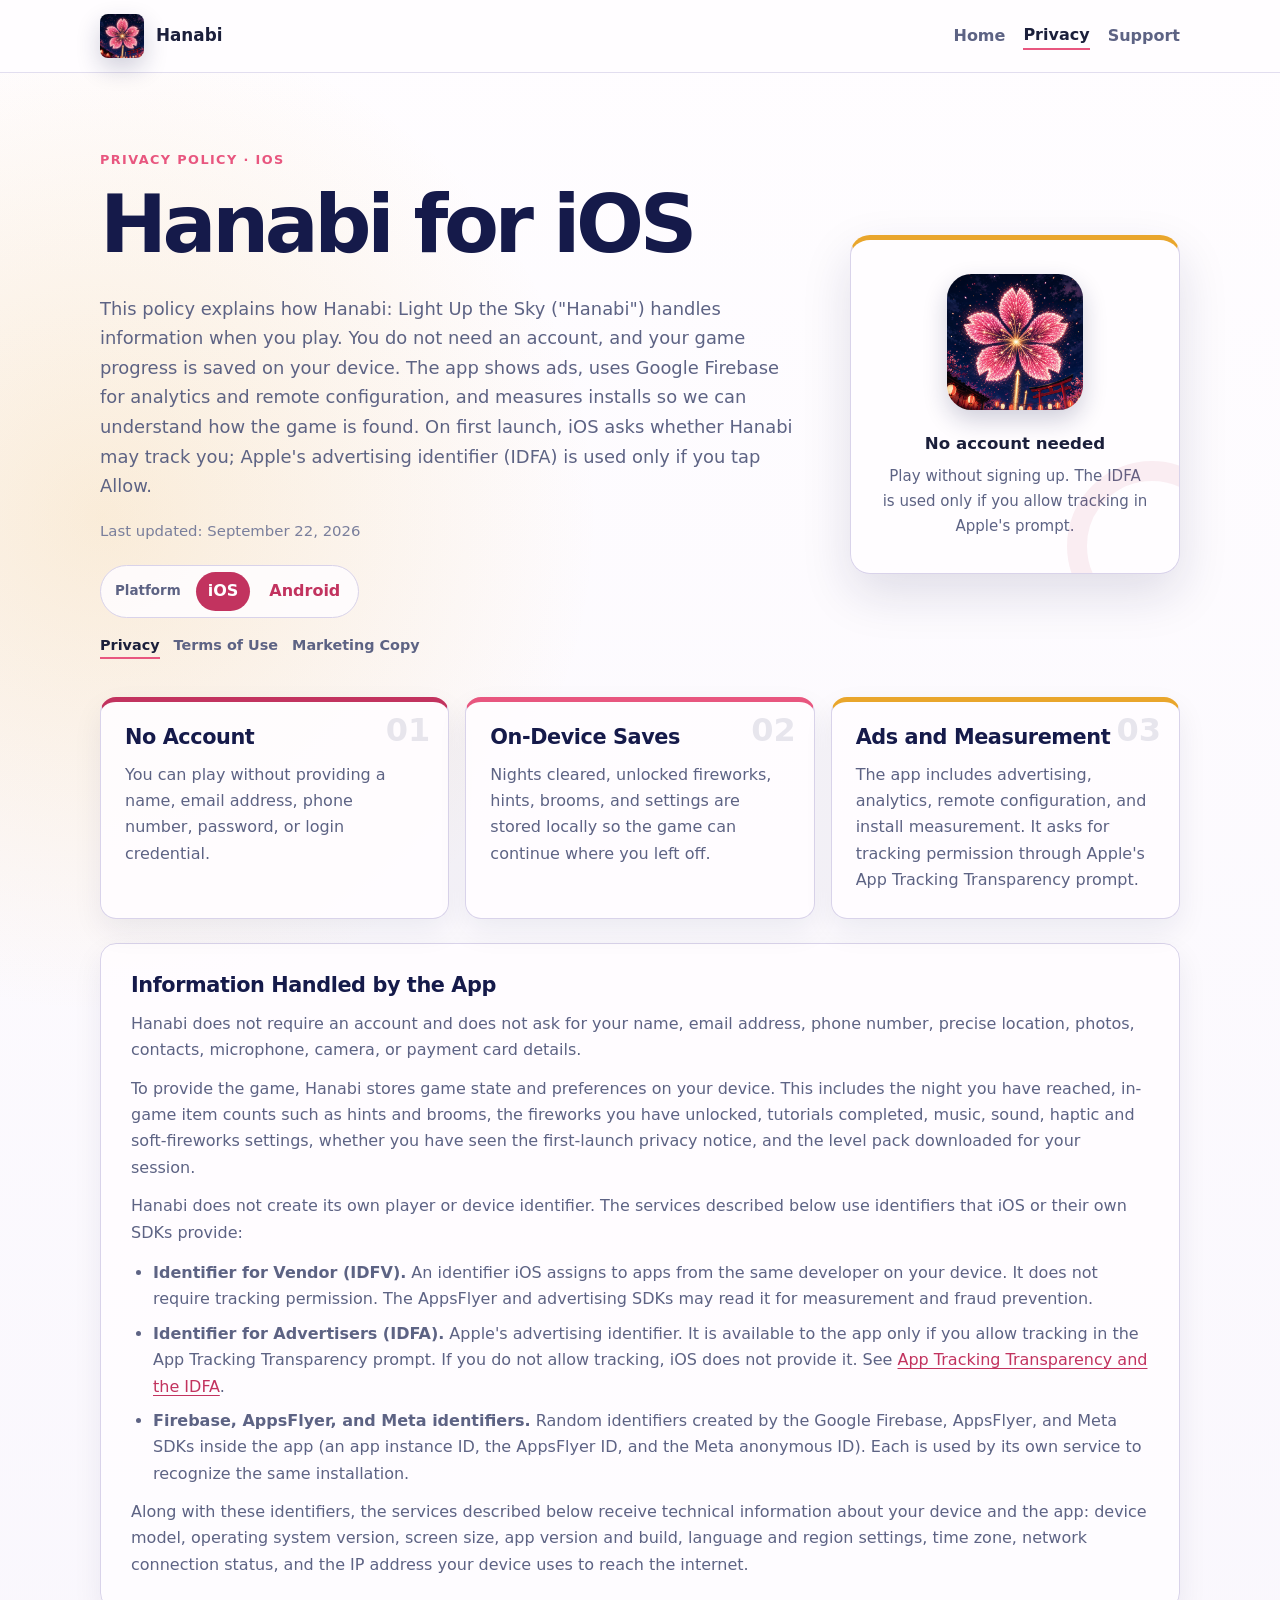
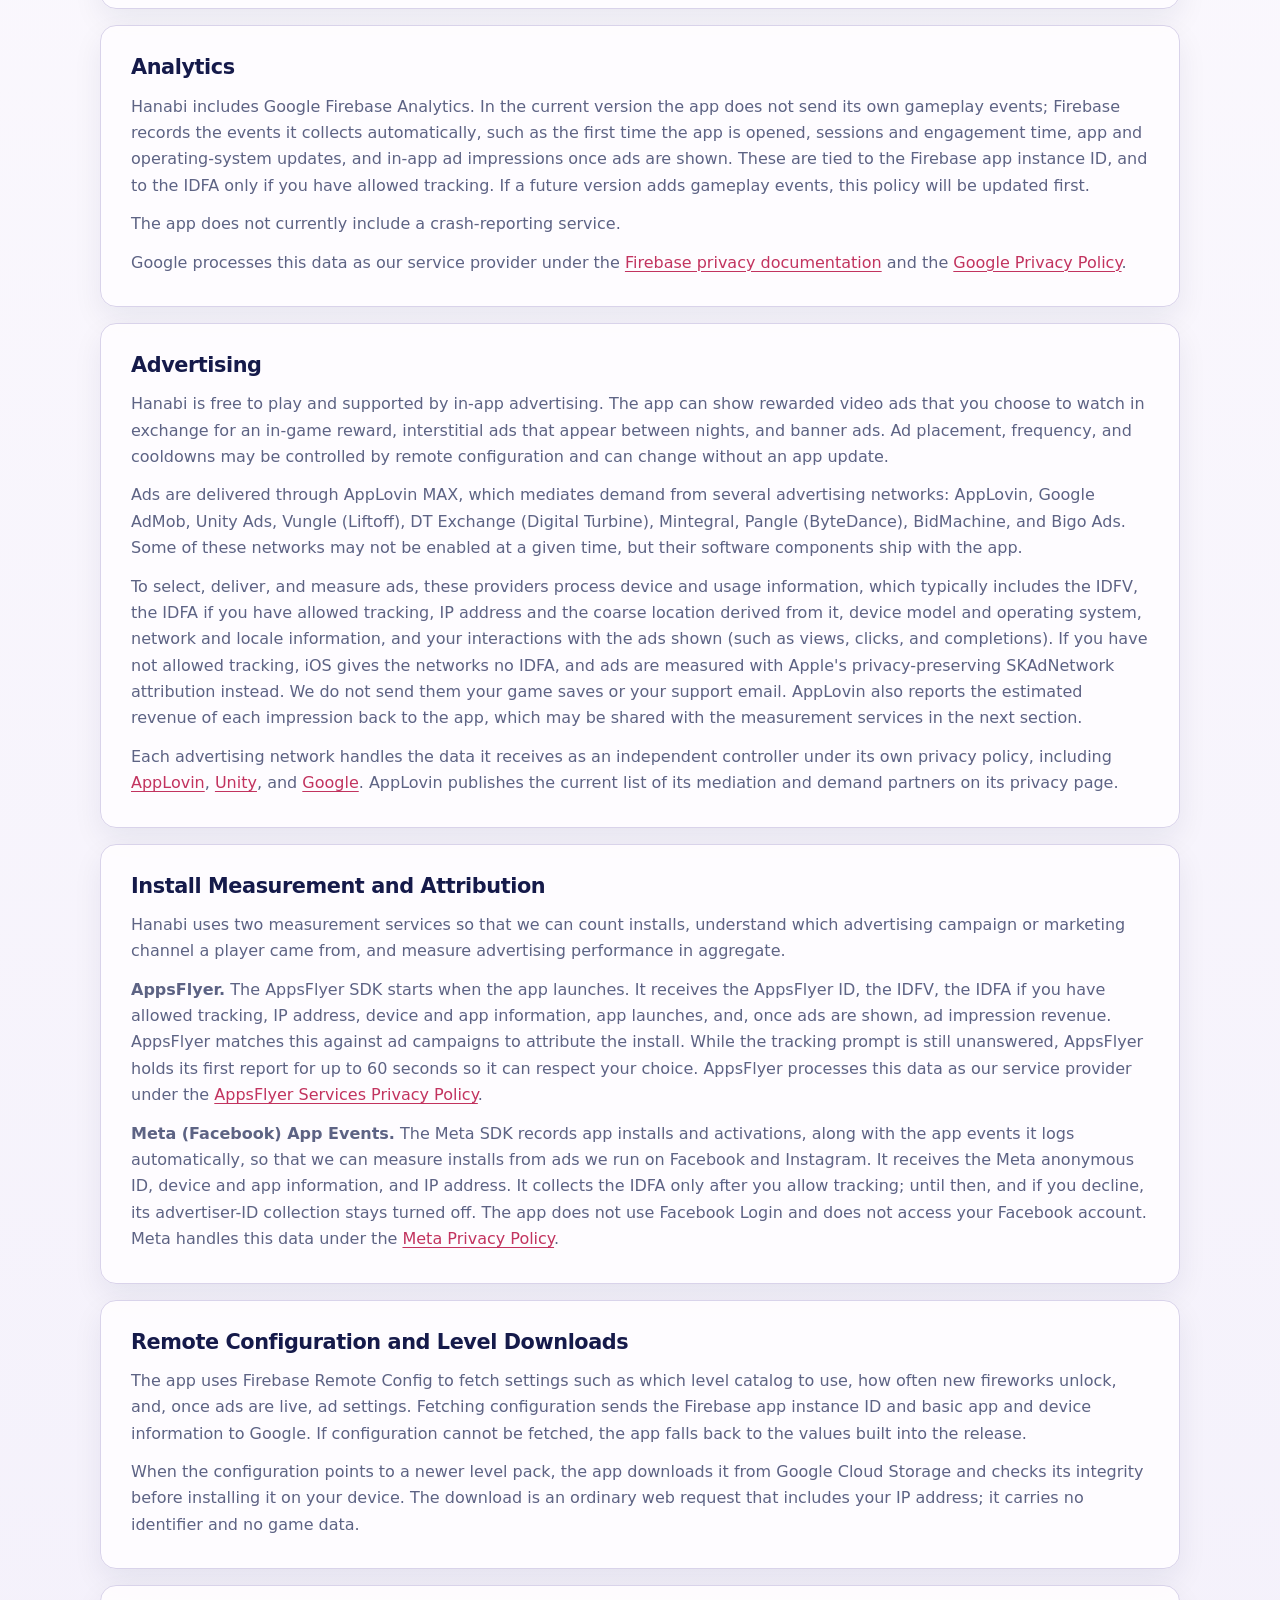
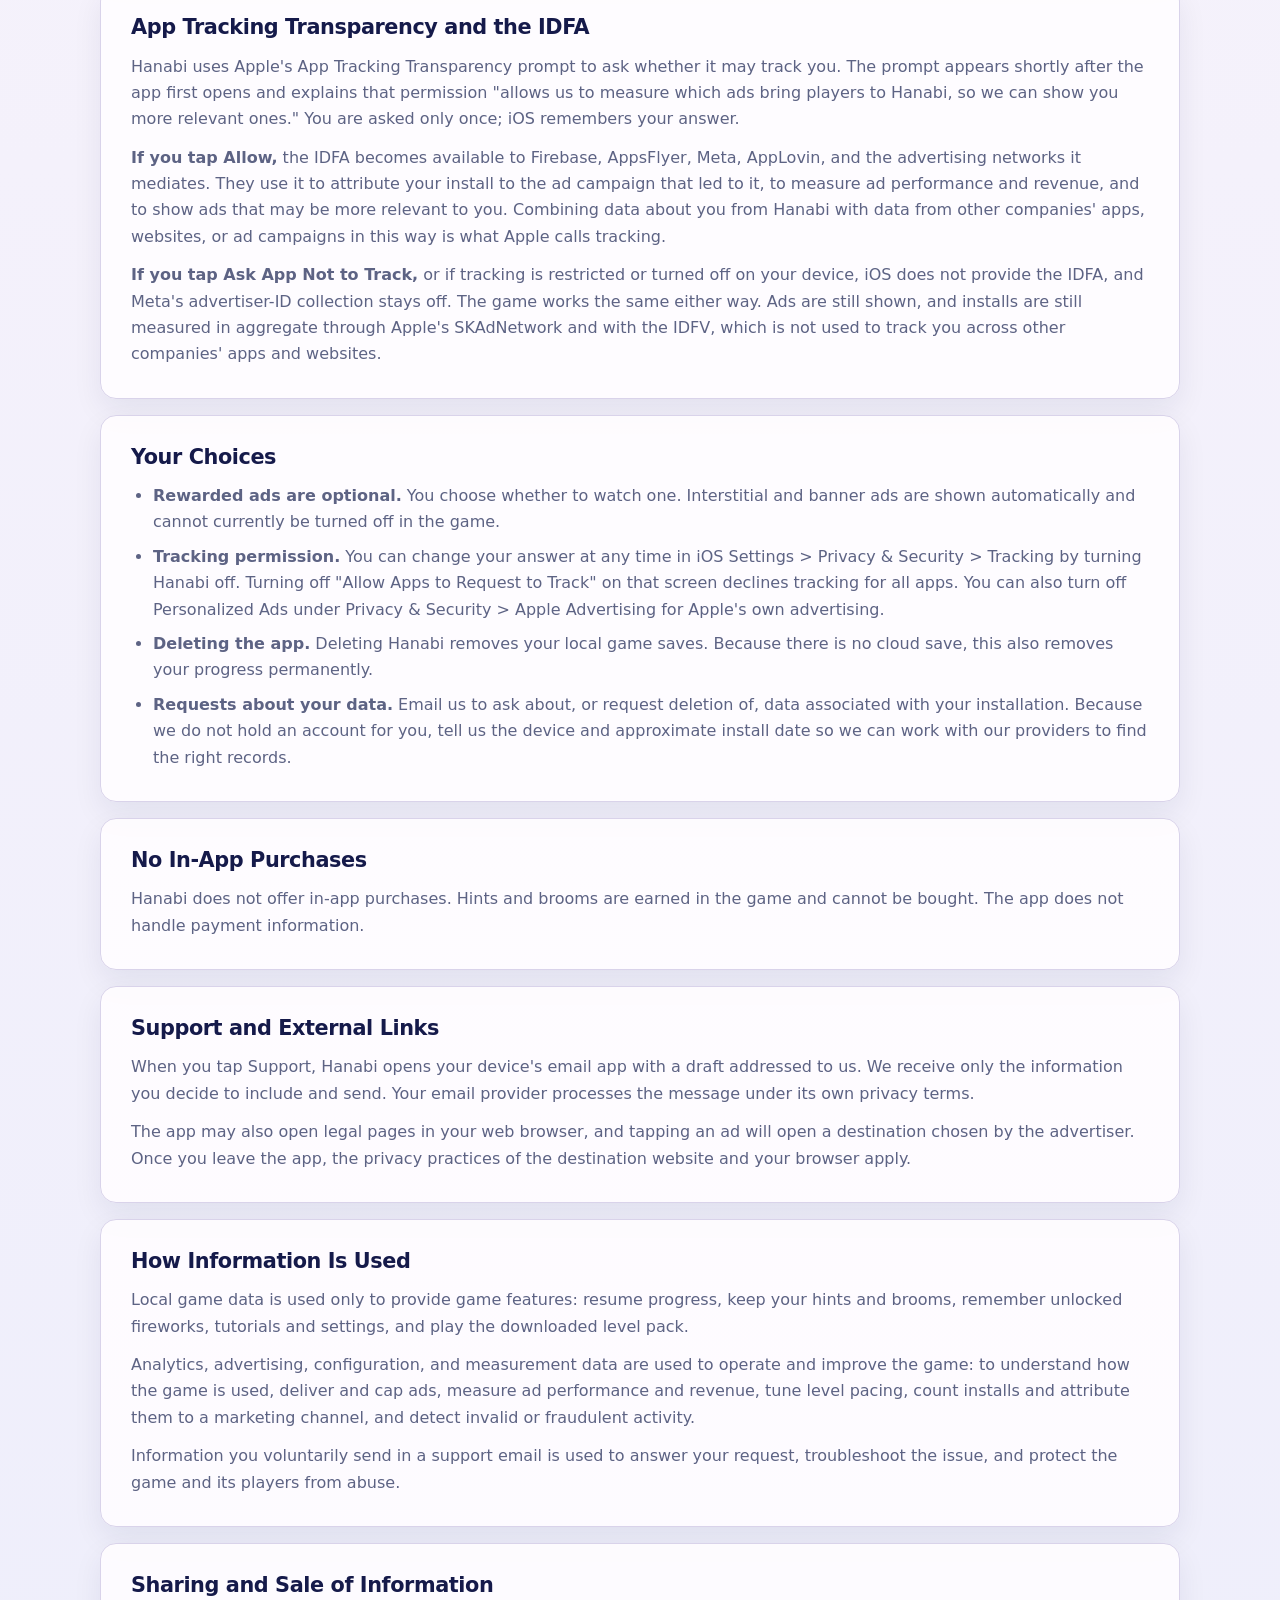
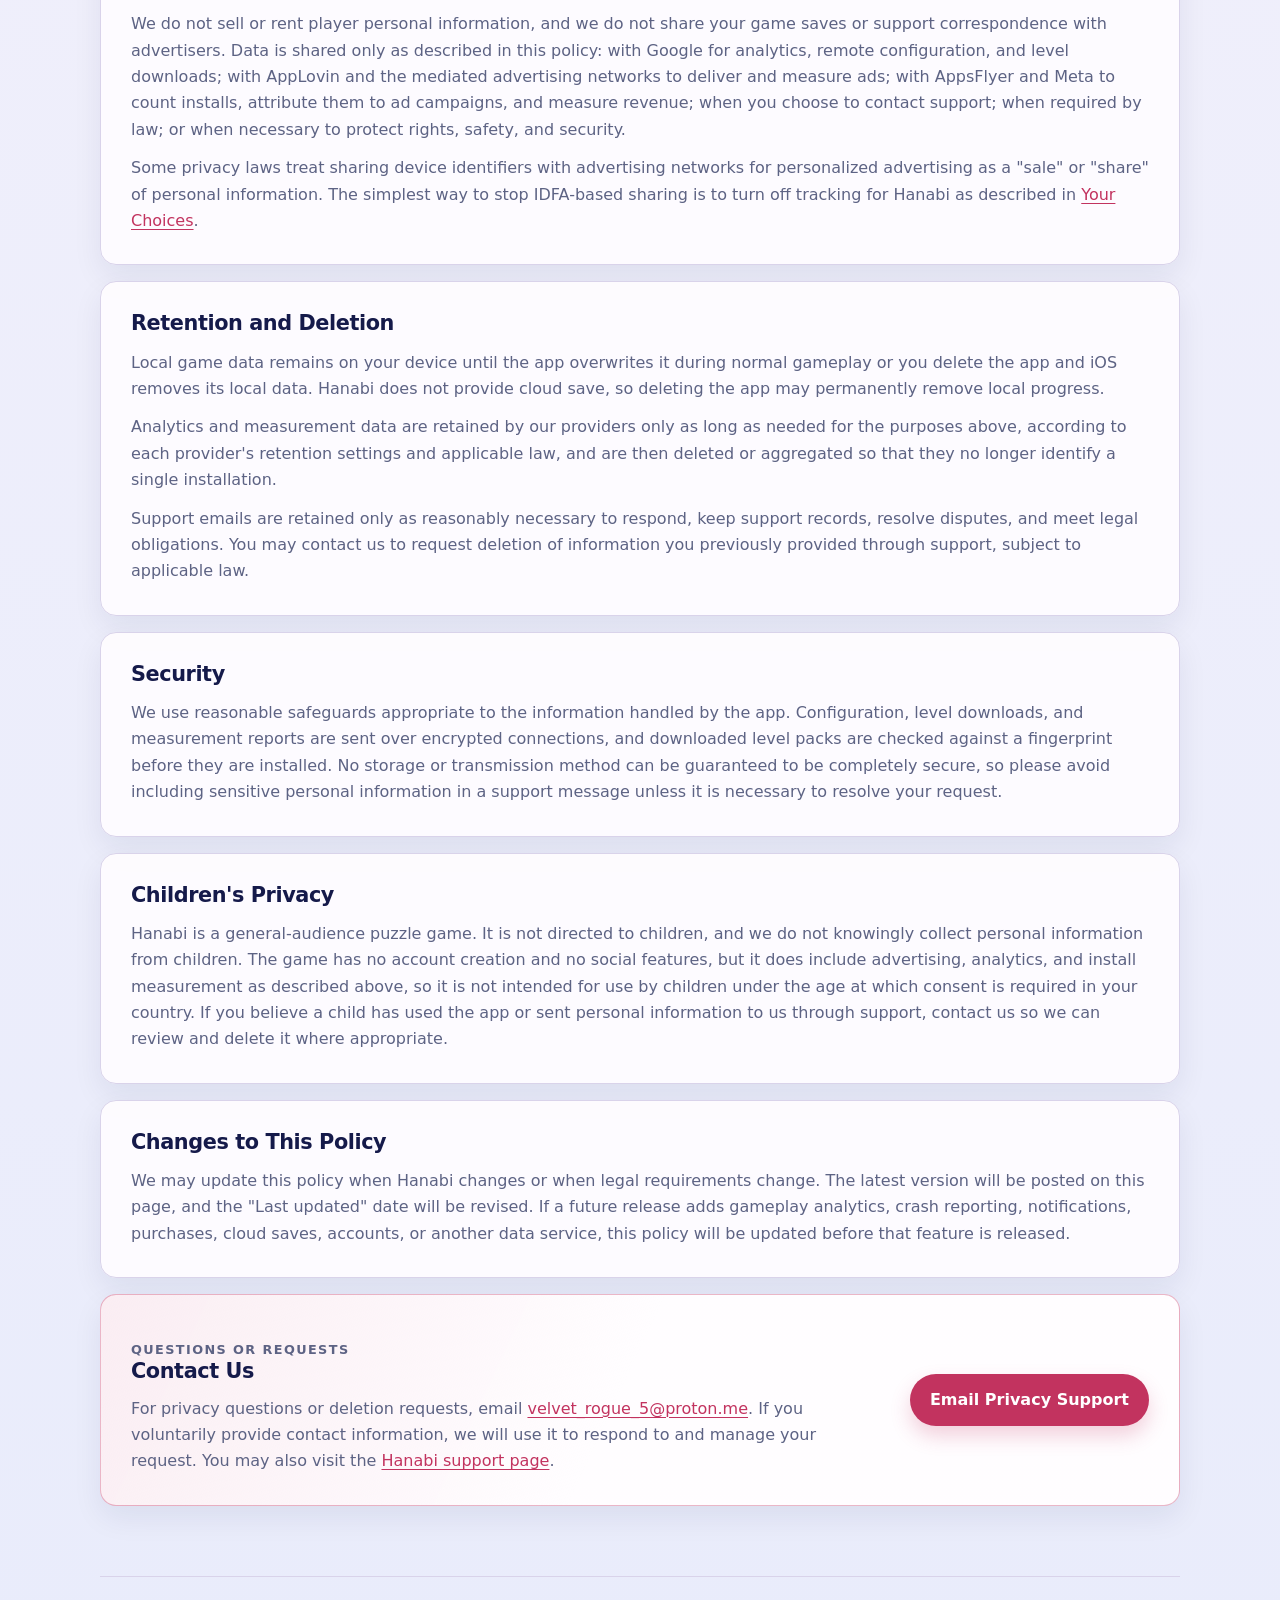
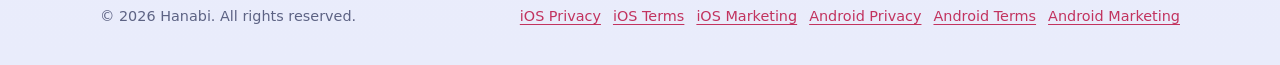
==== privacy.html @ 5a86bde0 "Add Hanabi site: homepage, privacy, terms, store copy, support Modeled on the Paper Boom! site. Page" ====
<!doctype html>
<html lang="en">
<head>
  <meta charset="utf-8">
  <meta name="viewport" content="width=device-width, initial-scale=1">
  <meta name="robots" content="index,follow">
  <meta name="description" content="Privacy Policy for Hanabi: Light Up the Sky on iOS, covering on-device game saves, in-app advertising, Firebase analytics and remote configuration, install measurement with AppsFlyer and Meta, and App Tracking Transparency and the IDFA.">
  <meta name="theme-color" content="#151a4a">
  <title>Privacy Policy (iOS) | Hanabi</title>
  <link rel="icon" href="assets/app-icon.png">
  <link rel="apple-touch-icon" href="assets/app-icon.png">
  <link rel="stylesheet" href="assets/styles.css">
</head>
<body>
  <header class="site-header">
    <nav class="top-nav" aria-label="Page navigation">
      <a class="brand" href="index.html" aria-label="Hanabi home">
        <img src="assets/app-icon.png" alt="" width="44" height="44">
        <span>Hanabi</span>
      </a>
      <div class="nav-links">
        <a href="index.html">Home</a>
        <a href="privacy.html" aria-current="page">Privacy</a>
        <a href="support/">Support</a>
      </div>
    </nav>
  </header>

  <main id="privacy">
    <section class="hero">
      <div class="hero-copy">
        <p class="eyebrow">Privacy Policy · iOS</p>
        <h1>Hanabi for iOS</h1>
        <p class="lead">
          This policy explains how Hanabi: Light Up the Sky ("Hanabi") handles information when you play. You do not
          need an account, and your game progress is saved on your device. The app shows ads, uses Google Firebase for
          analytics and remote configuration, and measures installs so we can understand how the game is found. On
          first launch, iOS asks whether Hanabi may track you; Apple's advertising identifier (IDFA) is used only if
          you tap Allow.
        </p>
        <p class="updated">Last updated: September 22, 2026</p>
        <div class="platform-switcher" aria-label="Choose a platform privacy policy">
          <span>Platform</span>
          <a href="privacy.html" aria-current="page">iOS</a>
          <a href="android/privacy.html">Android</a>
        </div>
        <nav class="document-nav" aria-label="iOS documents">
          <a href="privacy.html" aria-current="page">Privacy</a>
          <a href="terms-of-use.html">Terms of Use</a>
          <a href="marketing.html">Marketing Copy</a>
        </nav>
      </div>

      <aside class="hero-badge" aria-label="Privacy summary">
        <img src="assets/app-icon.png" alt="Hanabi app icon" width="136" height="136">
        <div>
          <strong>No account needed</strong>
          <span>Play without signing up. The IDFA is used only if you allow tracking in Apple's prompt.</span>
        </div>
      </aside>
    </section>

    <section class="summary-grid" aria-label="Privacy at a glance">
      <article>
        <span class="card-number" aria-hidden="true">01</span>
        <h2>No Account</h2>
        <p>You can play without providing a name, email address, phone number, password, or login credential.</p>
      </article>
      <article>
        <span class="card-number" aria-hidden="true">02</span>
        <h2>On-Device Saves</h2>
        <p>Nights cleared, unlocked fireworks, hints, brooms, and settings are stored locally so the game can continue where you left off.</p>
      </article>
      <article>
        <span class="card-number" aria-hidden="true">03</span>
        <h2>Ads and Measurement</h2>
        <p>The app includes advertising, analytics, remote configuration, and install measurement. It asks for tracking permission through Apple's App Tracking Transparency prompt.</p>
      </article>
    </section>

    <section class="policy" aria-label="Privacy policy details">
      <article class="policy-section">
        <h2>Information Handled by the App</h2>
        <p>
          Hanabi does not require an account and does not ask for your name, email address, phone number, precise
          location, photos, contacts, microphone, camera, or payment card details.
        </p>
        <p>
          To provide the game, Hanabi stores game state and preferences on your device. This includes the night you
          have reached, in-game item counts such as hints and brooms, the fireworks you have unlocked, tutorials
          completed, music, sound, haptic and soft-fireworks settings, whether you have seen the first-launch privacy
          notice, and the level pack downloaded for your session.
        </p>
        <p>
          Hanabi does not create its own player or device identifier. The services described below use identifiers
          that iOS or their own SDKs provide:
        </p>
        <ul class="policy-list">
          <li>
            <strong>Identifier for Vendor (IDFV).</strong> An identifier iOS assigns to apps from the same developer on
            your device. It does not require tracking permission. The AppsFlyer and advertising SDKs may read it for
            measurement and fraud prevention.
          </li>
          <li>
            <strong>Identifier for Advertisers (IDFA).</strong> Apple's advertising identifier. It is available to the
            app only if you allow tracking in the App Tracking Transparency prompt. If you do not allow tracking, iOS
            does not provide it. See <a href="#att">App Tracking Transparency and the IDFA</a>.
          </li>
          <li>
            <strong>Firebase, AppsFlyer, and Meta identifiers.</strong> Random identifiers created by the Google
            Firebase, AppsFlyer, and Meta SDKs inside the app (an app instance ID, the AppsFlyer ID, and the Meta
            anonymous ID). Each is used by its own service to recognize the same installation.
          </li>
        </ul>
        <p>
          Along with these identifiers, the services described below receive technical information about your device
          and the app: device model, operating system version, screen size, app version and build, language and region
          settings, time zone, network connection status, and the IP address your device uses to reach the internet.
        </p>
      </article>

      <article class="policy-section">
        <h2>Analytics</h2>
        <p>
          Hanabi includes Google Firebase Analytics. In the current version the app does not send its own gameplay
          events; Firebase records the events it collects automatically, such as the first time the app is opened,
          sessions and engagement time, app and operating-system updates, and in-app ad impressions once ads are
          shown. These are tied to the Firebase app instance ID, and to the IDFA only if you have allowed tracking.
          If a future version adds gameplay events, this policy will be updated first.
        </p>
        <p>
          The app does not currently include a crash-reporting service.
        </p>
        <p>
          Google processes this data as our service provider under the
          <a href="https://firebase.google.com/support/privacy" rel="noopener noreferrer">Firebase privacy documentation</a>
          and the <a href="https://policies.google.com/privacy" rel="noopener noreferrer">Google Privacy Policy</a>.
        </p>
      </article>

      <article class="policy-section">
        <h2>Advertising</h2>
        <p>
          Hanabi is free to play and supported by in-app advertising. The app can show rewarded video ads that you
          choose to watch in exchange for an in-game reward, interstitial ads that appear between nights, and banner
          ads. Ad placement, frequency, and cooldowns may be controlled by remote configuration and can change without
          an app update.
        </p>
        <p>
          Ads are delivered through AppLovin MAX, which mediates demand from several advertising networks: AppLovin,
          Google AdMob, Unity Ads, Vungle (Liftoff), DT Exchange (Digital Turbine), Mintegral, Pangle (ByteDance),
          BidMachine, and Bigo Ads. Some of these networks may not be enabled at a given time, but their software
          components ship with the app.
        </p>
        <p>
          To select, deliver, and measure ads, these providers process device and usage information, which typically
          includes the IDFV, the IDFA if you have allowed tracking, IP address and the coarse location derived from it,
          device model and operating system, network and locale information, and your interactions with the ads shown
          (such as views, clicks, and completions). If you have not allowed tracking, iOS gives the networks no IDFA,
          and ads are measured with Apple's privacy-preserving SKAdNetwork attribution instead. We do not send them
          your game saves or your support email. AppLovin also reports the estimated revenue of each impression back
          to the app, which may be shared with the measurement services in the next section.
        </p>
        <p>
          Each advertising network handles the data it receives as an independent controller under its own privacy
          policy, including
          <a href="https://www.applovin.com/privacy/" rel="noopener noreferrer">AppLovin</a>,
          <a href="https://unity.com/legal/game-player-and-app-user-privacy-policy" rel="noopener noreferrer">Unity</a>, and
          <a href="https://policies.google.com/technologies/ads" rel="noopener noreferrer">Google</a>.
          AppLovin publishes the current list of its mediation and demand partners on its privacy page.
        </p>
      </article>

      <article class="policy-section">
        <h2>Install Measurement and Attribution</h2>
        <p>
          Hanabi uses two measurement services so that we can count installs, understand which advertising campaign
          or marketing channel a player came from, and measure advertising performance in aggregate.
        </p>
        <p>
          <strong>AppsFlyer.</strong> The AppsFlyer SDK starts when the app launches. It receives the AppsFlyer ID, the
          IDFV, the IDFA if you have allowed tracking, IP address, device and app information, app launches, and, once
          ads are shown, ad impression revenue. AppsFlyer matches this against ad campaigns to attribute the install.
          While the tracking prompt is still unanswered, AppsFlyer holds its first report for up to 60 seconds so it
          can respect your choice. AppsFlyer processes this data as our service provider under the
          <a href="https://www.appsflyer.com/legal/services-privacy-policy/" rel="noopener noreferrer">AppsFlyer Services Privacy Policy</a>.
        </p>
        <p>
          <strong>Meta (Facebook) App Events.</strong> The Meta SDK records app installs and activations, along with the
          app events it logs automatically, so that we can measure installs from ads we run on Facebook and Instagram.
          It receives the Meta anonymous ID, device and app information, and IP address. It collects the IDFA only
          after you allow tracking; until then, and if you decline, its advertiser-ID collection stays turned off. The
          app does not use Facebook Login and does not access your Facebook account. Meta handles this data under the
          <a href="https://www.facebook.com/privacy/policy/" rel="noopener noreferrer">Meta Privacy Policy</a>.
        </p>
      </article>

      <article class="policy-section">
        <h2>Remote Configuration and Level Downloads</h2>
        <p>
          The app uses Firebase Remote Config to fetch settings such as which level catalog to use, how often new
          fireworks unlock, and, once ads are live, ad settings. Fetching configuration sends the Firebase app instance
          ID and basic app and device information to Google. If configuration cannot be fetched, the app falls back to
          the values built into the release.
        </p>
        <p>
          When the configuration points to a newer level pack, the app downloads it from Google Cloud Storage and checks
          its integrity before installing it on your device. The download is an ordinary web request that includes
          your IP address; it carries no identifier and no game data.
        </p>
      </article>

      <article id="att" class="policy-section">
        <h2>App Tracking Transparency and the IDFA</h2>
        <p>
          Hanabi uses Apple's App Tracking Transparency prompt to ask whether it may track you. The prompt appears
          shortly after the app first opens and explains that permission "allows us to measure which ads bring players
          to Hanabi, so we can show you more relevant ones." You are asked only once; iOS remembers your answer.
        </p>
        <p>
          <strong>If you tap Allow,</strong> the IDFA becomes available to Firebase, AppsFlyer, Meta, AppLovin, and the
          advertising networks it mediates. They use it to attribute your install to the ad campaign that led to it, to
          measure ad performance and revenue, and to show ads that may be more relevant to you. Combining data about you
          from Hanabi with data from other companies' apps, websites, or ad campaigns in this way is what Apple calls
          tracking.
        </p>
        <p>
          <strong>If you tap Ask App Not to Track,</strong> or if tracking is restricted or turned off on your device,
          iOS does not provide the IDFA, and Meta's advertiser-ID collection stays off. The game works the same either
          way. Ads are still shown, and installs are still measured in aggregate through Apple's SKAdNetwork and with
          the IDFV, which is not used to track you across other companies' apps and websites.
        </p>
      </article>

      <article id="choices" class="policy-section">
        <h2>Your Choices</h2>
        <ul class="policy-list">
          <li>
            <strong>Rewarded ads are optional.</strong> You choose whether to watch one. Interstitial and banner ads are
            shown automatically and cannot currently be turned off in the game.
          </li>
          <li>
            <strong>Tracking permission.</strong> You can change your answer at any time in iOS Settings &gt; Privacy
            &amp; Security &gt; Tracking by turning Hanabi off. Turning off "Allow Apps to Request to Track" on that
            screen declines tracking for all apps. You can also turn off Personalized Ads under Privacy &amp; Security
            &gt; Apple Advertising for Apple's own advertising.
          </li>
          <li>
            <strong>Deleting the app.</strong> Deleting Hanabi removes your local game saves. Because there is no cloud
            save, this also removes your progress permanently.
          </li>
          <li>
            <strong>Requests about your data.</strong> Email us to ask about, or request deletion of, data associated
            with your installation. Because we do not hold an account for you, tell us the device and approximate
            install date so we can work with our providers to find the right records.
          </li>
        </ul>
      </article>

      <article class="policy-section">
        <h2>No In-App Purchases</h2>
        <p>
          Hanabi does not offer in-app purchases. Hints and brooms are earned in the game and cannot be bought.
          The app does not handle payment information.
        </p>
      </article>

      <article class="policy-section">
        <h2>Support and External Links</h2>
        <p>
          When you tap Support, Hanabi opens your device's email app with a draft addressed to us. We receive only the
          information you decide to include and send. Your email provider processes the message under its own privacy
          terms.
        </p>
        <p>
          The app may also open legal pages in your web browser, and tapping an ad will open a destination chosen by
          the advertiser. Once you leave the app, the privacy practices of the destination website and your browser
          apply.
        </p>
      </article>

      <article class="policy-section">
        <h2>How Information Is Used</h2>
        <p>
          Local game data is used only to provide game features: resume progress, keep your hints and brooms,
          remember unlocked fireworks, tutorials and settings, and play the downloaded level pack.
        </p>
        <p>
          Analytics, advertising, configuration, and measurement data are used to operate and improve the game: to
          understand how the game is used, deliver and cap ads, measure ad performance and revenue, tune level pacing,
          count installs and attribute them to a marketing channel, and detect invalid or fraudulent activity.
        </p>
        <p>
          Information you voluntarily send in a support email is used to answer your request, troubleshoot the issue,
          and protect the game and its players from abuse.
        </p>
      </article>

      <article class="policy-section">
        <h2>Sharing and Sale of Information</h2>
        <p>
          We do not sell or rent player personal information, and we do not share your game saves or support
          correspondence with advertisers. Data is shared only as described in this policy: with Google for analytics,
          remote configuration, and level downloads; with AppLovin and the mediated advertising networks to deliver and
          measure ads; with AppsFlyer and Meta to count installs, attribute them to ad campaigns, and measure revenue;
          when you choose to contact support; when required by law; or when necessary to protect rights, safety, and
          security.
        </p>
        <p>
          Some privacy laws treat sharing device identifiers with advertising networks for personalized advertising as
          a "sale" or "share" of personal information. The simplest way to stop IDFA-based sharing is to turn off
          tracking for Hanabi as described in <a href="#choices">Your Choices</a>.
        </p>
      </article>

      <article class="policy-section">
        <h2>Retention and Deletion</h2>
        <p>
          Local game data remains on your device until the app overwrites it during normal gameplay or you delete the
          app and iOS removes its local data. Hanabi does not provide cloud save, so deleting the app may permanently
          remove local progress.
        </p>
        <p>
          Analytics and measurement data are retained by our providers only as long as needed for the purposes above,
          according to each provider's retention settings and applicable law, and are then deleted or aggregated so
          that they no longer identify a single installation.
        </p>
        <p>
          Support emails are retained only as reasonably necessary to respond, keep support records, resolve disputes,
          and meet legal obligations. You may contact us to request deletion of information you previously provided
          through support, subject to applicable law.
        </p>
      </article>

      <article class="policy-section">
        <h2>Security</h2>
        <p>
          We use reasonable safeguards appropriate to the information handled by the app. Configuration, level
          downloads, and measurement reports are sent over encrypted connections, and downloaded level packs are
          checked against a fingerprint before they are installed. No storage or transmission method can be guaranteed
          to be completely secure, so please avoid including sensitive personal information in a support message unless
          it is necessary to resolve your request.
        </p>
      </article>

      <article class="policy-section">
        <h2>Children's Privacy</h2>
        <p>
          Hanabi is a general-audience puzzle game. It is not directed to children, and we do not knowingly collect
          personal information from children. The game has no account creation and no social features, but it does
          include advertising, analytics, and install measurement as described above, so it is not intended for use by
          children under the age at which consent is required in your country. If you believe a child has used the app
          or sent personal information to us through support, contact us so we can review and delete it where
          appropriate.
        </p>
      </article>

      <article class="policy-section">
        <h2>Changes to This Policy</h2>
        <p>
          We may update this policy when Hanabi changes or when legal requirements change. The latest version will be
          posted on this page, and the "Last updated" date will be revised. If a future release adds gameplay
          analytics, crash reporting, notifications, purchases, cloud saves, accounts, or another data service, this
          policy will be updated before that feature is released.
        </p>
      </article>

      <article id="contact" class="policy-section contact-panel">
        <div>
          <p class="eyebrow">Questions or requests</p>
          <h2>Contact Us</h2>
          <p>
            For privacy questions or deletion requests, email
            <a href="mailto:velvet_rogue_5@proton.me">velvet_rogue_5@proton.me</a>. If you voluntarily provide contact
            information, we will use it to respond to and manage your request. You may also visit the
            <a href="support/">Hanabi support page</a>.
          </p>
        </div>
        <a class="contact-button" href="mailto:velvet_rogue_5@proton.me?subject=Hanabi%20Privacy%20Request">Email Privacy Support</a>
      </article>
    </section>
  </main>

  <footer class="site-footer">
    <p>&copy; 2026 Hanabi. All rights reserved.</p>
    <nav class="footer-links" aria-label="Legal documents">
      <a href="privacy.html">iOS Privacy</a>
      <a href="terms-of-use.html">iOS Terms</a>
      <a href="marketing.html">iOS Marketing</a>
      <a href="android/privacy.html">Android Privacy</a>
      <a href="android/terms-of-use.html">Android Terms</a>
      <a href="android/marketing.html">Android Marketing</a>
    </nav>
  </footer>
</body>
</html>
---- assets/styles.css ----
:root {
  color-scheme: light;
  --ink: #1b1f3b;
  --muted: #5d6384;
  --paper: #f4f1fb;
  --panel: #fffdff;
  --line: #d9d3ea;
  --teal: #c2335f;
  --teal-dark: #151a4a;
  --gold: #e9a62c;
  --coral: #e8567f;
  --cream: #fdeef3;
  --shadow: 0 20px 50px rgba(21, 26, 74, 0.13);
}

* {
  box-sizing: border-box;
}

html {
  scroll-behavior: smooth;
}

body {
  min-width: 320px;
  margin: 0;
  background:
    radial-gradient(circle at 8% 8%, rgba(233, 166, 44, 0.18), transparent 31rem),
    linear-gradient(180deg, #fffdff 0%, var(--paper) 52%, #e9ecfb 100%);
  color: var(--ink);
  font-family: Inter, ui-sans-serif, system-ui, -apple-system, BlinkMacSystemFont, "Segoe UI", sans-serif;
  line-height: 1.65;
}

a {
  color: var(--teal);
  text-decoration-thickness: 1px;
  text-underline-offset: 0.18em;
}

a:hover {
  color: var(--teal-dark);
}

a:focus-visible {
  border-radius: 4px;
  outline: 3px solid rgba(233, 166, 44, 0.7);
  outline-offset: 4px;
}

.site-header {
  position: sticky;
  top: 0;
  z-index: 10;
  border-bottom: 1px solid rgba(217, 211, 234, 0.75);
  background: rgba(255, 253, 255, 0.88);
  backdrop-filter: blur(18px);
}

.top-nav {
  display: flex;
  align-items: center;
  justify-content: space-between;
  width: min(1080px, calc(100% - 32px));
  min-height: 72px;
  margin: 0 auto;
}

.brand {
  display: inline-flex;
  align-items: center;
  gap: 12px;
  color: var(--ink);
  font-size: 1.05rem;
  font-weight: 850;
  text-decoration: none;
}

.brand img,
.hero-badge img {
  border-radius: 18%;
  box-shadow: 0 10px 24px rgba(21, 26, 74, 0.2);
}

.nav-links {
  display: flex;
  align-items: center;
  gap: 18px;
  font-weight: 780;
}

.nav-links a {
  color: var(--muted);
  text-decoration: none;
}

.nav-links a[aria-current="page"] {
  border-bottom: 2px solid var(--coral);
  color: var(--ink);
}

.hero {
  display: grid;
  grid-template-columns: minmax(0, 1fr) 330px;
  gap: 42px;
  align-items: center;
  width: min(1080px, calc(100% - 32px));
  margin: 0 auto;
  padding: 76px 0 38px;
}

.eyebrow {
  margin: 0 0 10px;
  color: var(--coral);
  font-size: 0.8rem;
  font-weight: 850;
  letter-spacing: 0.11em;
  text-transform: uppercase;
}

h1,
h2 {
  margin: 0;
  color: var(--teal-dark);
  line-height: 1.12;
}

h1 {
  max-width: 740px;
  font-size: clamp(3rem, 7vw, 5rem);
  letter-spacing: -0.055em;
}

h2 {
  font-size: 1.3rem;
  letter-spacing: -0.02em;
}

.lead {
  max-width: 760px;
  margin: 24px 0 0;
  color: var(--muted);
  font-size: 1.12rem;
}

.updated {
  margin: 18px 0 0;
  color: #7a7f9c;
  font-size: 0.93rem;
}

.platform-switcher {
  display: inline-flex;
  flex-wrap: wrap;
  align-items: center;
  gap: 7px;
  margin-top: 22px;
  border: 1px solid var(--line);
  border-radius: 999px;
  background: rgba(255, 253, 255, 0.86);
  padding: 6px;
}

.platform-switcher span {
  padding: 4px 8px;
  color: var(--muted);
  font-size: 0.84rem;
  font-weight: 760;
}

.platform-switcher a {
  border-radius: 999px;
  padding: 6px 12px;
  font-weight: 800;
  text-decoration: none;
}

.platform-switcher a[aria-current="page"] {
  background: var(--teal);
  color: white;
}

.document-nav {
  display: flex;
  flex-wrap: wrap;
  gap: 14px;
  margin-top: 16px;
}

.document-nav a {
  border-bottom: 2px solid transparent;
  color: var(--muted);
  font-size: 0.9rem;
  font-weight: 780;
  text-decoration: none;
}

.document-nav a[aria-current="page"] {
  border-bottom-color: var(--coral);
  color: var(--ink);
}

.hero-badge {
  position: relative;
  display: grid;
  justify-items: center;
  gap: 20px;
  overflow: hidden;
  border: 1px solid var(--line);
  border-top: 5px solid var(--gold);
  border-radius: 20px;
  background: rgba(255, 253, 255, 0.9);
  padding: 34px 30px;
  box-shadow: var(--shadow);
  text-align: center;
}

.hero-badge::after {
  position: absolute;
  right: -58px;
  bottom: -58px;
  width: 130px;
  height: 130px;
  border: 20px solid rgba(194, 51, 95, 0.08);
  border-radius: 50%;
  content: "";
}

.hero-badge strong,
.hero-badge span {
  display: block;
}

.hero-badge strong {
  margin-bottom: 7px;
  font-size: 1.04rem;
}

.hero-badge span {
  color: var(--muted);
  font-size: 0.94rem;
}

.summary-grid {
  display: grid;
  grid-template-columns: repeat(3, minmax(0, 1fr));
  gap: 16px;
  width: min(1080px, calc(100% - 32px));
  margin: 0 auto 24px;
}

.summary-grid article,
.policy-section {
  min-width: 0;
  border: 1px solid var(--line);
  border-radius: 16px;
  background: rgba(255, 253, 255, 0.91);
  box-shadow: 0 12px 30px rgba(21, 26, 74, 0.07);
}

.summary-grid article {
  position: relative;
  overflow: hidden;
  padding: 24px;
}

.summary-grid article:nth-child(1) {
  border-top: 5px solid var(--teal);
}

.summary-grid article:nth-child(2) {
  border-top: 5px solid var(--coral);
}

.summary-grid article:nth-child(3) {
  border-top: 5px solid var(--gold);
}

.card-number {
  position: absolute;
  top: 12px;
  right: 18px;
  color: rgba(21, 26, 74, 0.1);
  font-size: 2rem;
  font-weight: 900;
  line-height: 1;
}

.summary-grid p,
.policy-section p {
  margin: 12px 0 0;
  color: var(--muted);
}

.policy {
  display: grid;
  gap: 16px;
  width: min(1080px, calc(100% - 32px));
  margin: 0 auto;
  padding-bottom: 70px;
}

.policy-section {
  padding: 30px;
}

.policy-section p:first-of-type {
  margin-top: 14px;
}

.policy-list {
  margin: 14px 0 0;
  padding-left: 22px;
  color: var(--muted);
}

.policy-list li + li {
  margin-top: 8px;
}

.copy-block {
  overflow-x: auto;
  max-width: 100%;
  margin: 14px 0 0;
  border: 1px solid var(--line);
  border-radius: 12px;
  background: var(--paper);
  padding: 18px;
  color: var(--ink);
  font: inherit;
  line-height: 1.65;
  white-space: pre-wrap;
  overflow-wrap: anywhere;
}

.copy-note {
  margin-top: 8px;
  color: #7a7f9c;
  font-size: 0.9rem;
}

.contact-panel {
  display: flex;
  align-items: center;
  justify-content: space-between;
  gap: 32px;
  border-color: rgba(194, 51, 95, 0.35);
  background:
    linear-gradient(115deg, rgba(194, 51, 95, 0.08), rgba(255, 253, 255, 0.96) 48%),
    var(--panel);
}

.contact-panel > div {
  max-width: 720px;
}

.contact-button {
  flex: 0 0 auto;
  border-radius: 999px;
  background: var(--teal);
  padding: 13px 20px;
  color: white;
  font-weight: 800;
  text-decoration: none;
  box-shadow: 0 10px 20px rgba(194, 51, 95, 0.22);
}

.contact-button:hover {
  background: var(--teal-dark);
  color: white;
  text-decoration: none;
}

.site-footer {
  display: flex;
  align-items: center;
  justify-content: space-between;
  gap: 24px;
  width: min(1080px, calc(100% - 32px));
  margin: 0 auto;
  border-top: 1px solid var(--line);
  padding: 28px 0 36px;
  color: var(--muted);
  font-size: 0.9rem;
}

.site-footer p {
  margin: 0;
}

.footer-links {
  display: flex;
  flex-wrap: wrap;
  justify-content: flex-end;
  gap: 12px;
}

.footer-links a {
  white-space: nowrap;
}

.button-link {
  display: inline-flex;
  align-items: center;
  justify-content: center;
  min-height: 44px;
  border-radius: 999px;
  background: var(--teal);
  padding: 0 19px;
  color: white;
  font-weight: 850;
  text-decoration: none;
}

.button-link:hover {
  background: var(--teal-dark);
  color: white;
  text-decoration: none;
}

.button-link--ghost {
  border: 1px solid var(--line);
  background: rgba(255, 253, 255, 0.76);
  color: var(--teal);
}

.button-link--ghost:hover {
  background: var(--cream);
  color: var(--teal-dark);
}

.cta-row {
  display: flex;
  flex-wrap: wrap;
  gap: 10px;
  margin-top: 24px;
}

.stat-list {
  display: grid;
  gap: 9px;
  margin: 24px 0 0;
  padding: 0;
  color: var(--muted);
  list-style: none;
}

.stat-list strong {
  color: var(--ink);
}

.section-block {
  width: min(1080px, calc(100% - 32px));
  margin: 42px auto 0;
}

.section-header h2 {
  font-size: clamp(1.8rem, 4vw, 2.5rem);
}

.section-intro {
  max-width: 760px;
  margin: 12px 0 0;
  color: var(--muted);
}

.landing-preview {
  align-self: stretch;
}

.hero-shot,
.screenshot-card {
  margin: 0;
}

.hero-shot {
  width: min(210px, 100%);
}

.hero-shot img,
.screenshot-card img {
  display: block;
  width: 100%;
  height: auto;
  border-radius: 14px;
}

.hero-shot img {
  box-shadow: 0 16px 34px rgba(21, 26, 74, 0.2);
}

.screenshot-rail {
  display: grid;
  grid-template-columns: repeat(5, minmax(0, 1fr));
  gap: 14px;
  margin-top: 20px;
}

.screenshot-card {
  overflow: hidden;
  border: 1px solid var(--line);
  border-radius: 15px;
  background: var(--panel);
  box-shadow: 0 12px 30px rgba(21, 26, 74, 0.09);
}

.feature-grid {
  display: grid;
  grid-template-columns: repeat(3, minmax(0, 1fr));
  gap: 16px;
}

.feature-grid h3,
.faq-list h3 {
  margin: 0;
  color: var(--teal-dark);
  font-size: 1.08rem;
  line-height: 1.3;
}

.faq-list {
  display: grid;
  gap: 16px;
}

.faq-section {
  padding-bottom: 70px;
}

@media (max-width: 820px) {
  .hero {
    grid-template-columns: 1fr;
    padding-top: 50px;
  }

  .hero-badge {
    grid-template-columns: auto 1fr;
    justify-items: start;
    text-align: left;
  }

  .hero-badge img {
    width: 94px;
    height: 94px;
  }

  .summary-grid {
    grid-template-columns: 1fr;
  }

  .screenshot-rail {
    grid-template-columns: repeat(3, minmax(0, 1fr));
  }

  .feature-grid {
    grid-template-columns: 1fr;
  }
}

@media (max-width: 620px) {
  .top-nav {
    min-height: 64px;
    gap: 12px;
    padding: 10px 0;
  }

  .nav-links {
    gap: 12px;
    font-size: 0.92rem;
  }

  .brand img {
    width: 38px;
    height: 38px;
  }

  .hero {
    gap: 28px;
    padding: 42px 0 28px;
  }

  h1 {
    font-size: clamp(2.7rem, 14vw, 4rem);
  }

  .lead {
    font-size: 1.02rem;
  }

  .hero-badge {
    grid-template-columns: 1fr;
    justify-items: center;
    padding: 26px;
    text-align: center;
  }

  .summary-grid article,
  .policy-section {
    border-radius: 14px;
    padding: 22px;
  }

  .contact-panel,
  .site-footer {
    align-items: flex-start;
    flex-direction: column;
  }

  .footer-links {
    justify-content: flex-start;
  }

  .screenshot-rail {
    grid-template-columns: repeat(2, minmax(0, 1fr));
  }
}

@media (prefers-reduced-motion: reduce) {
  html {
    scroll-behavior: auto;
  }
}
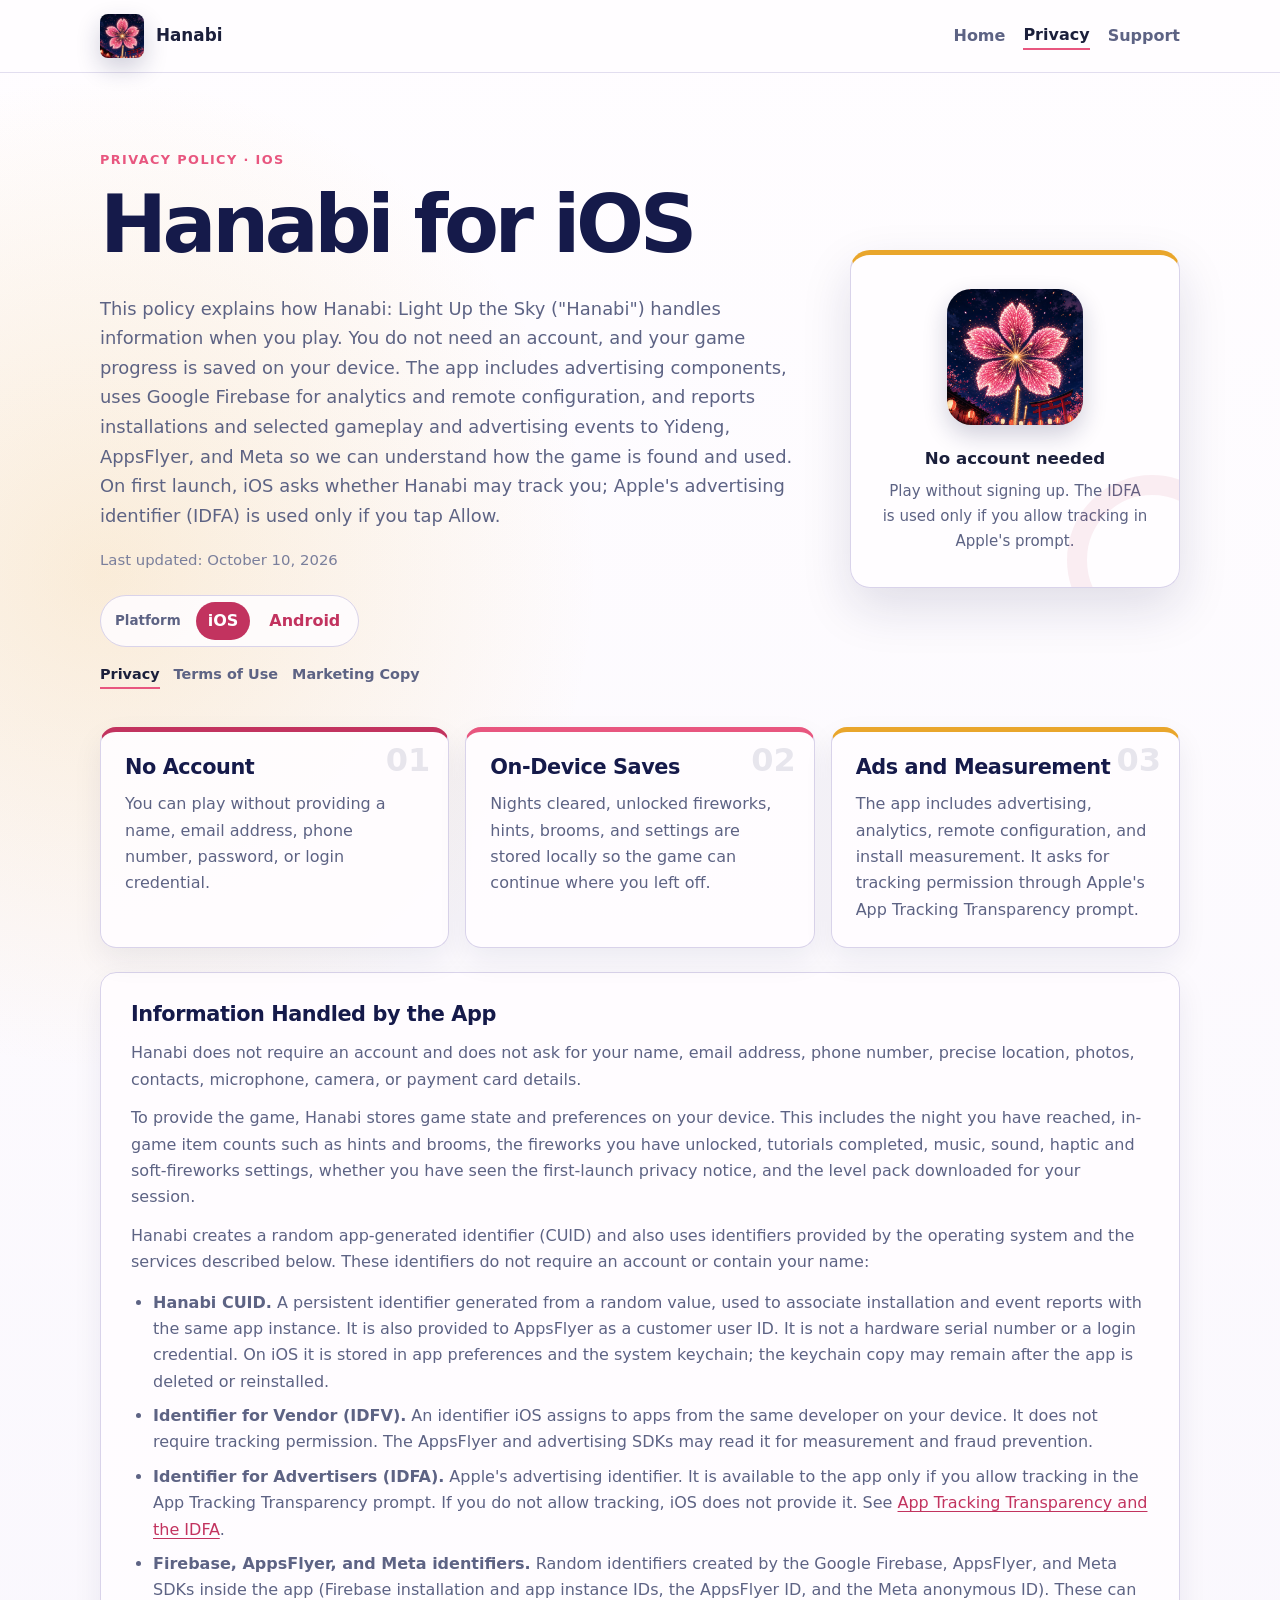
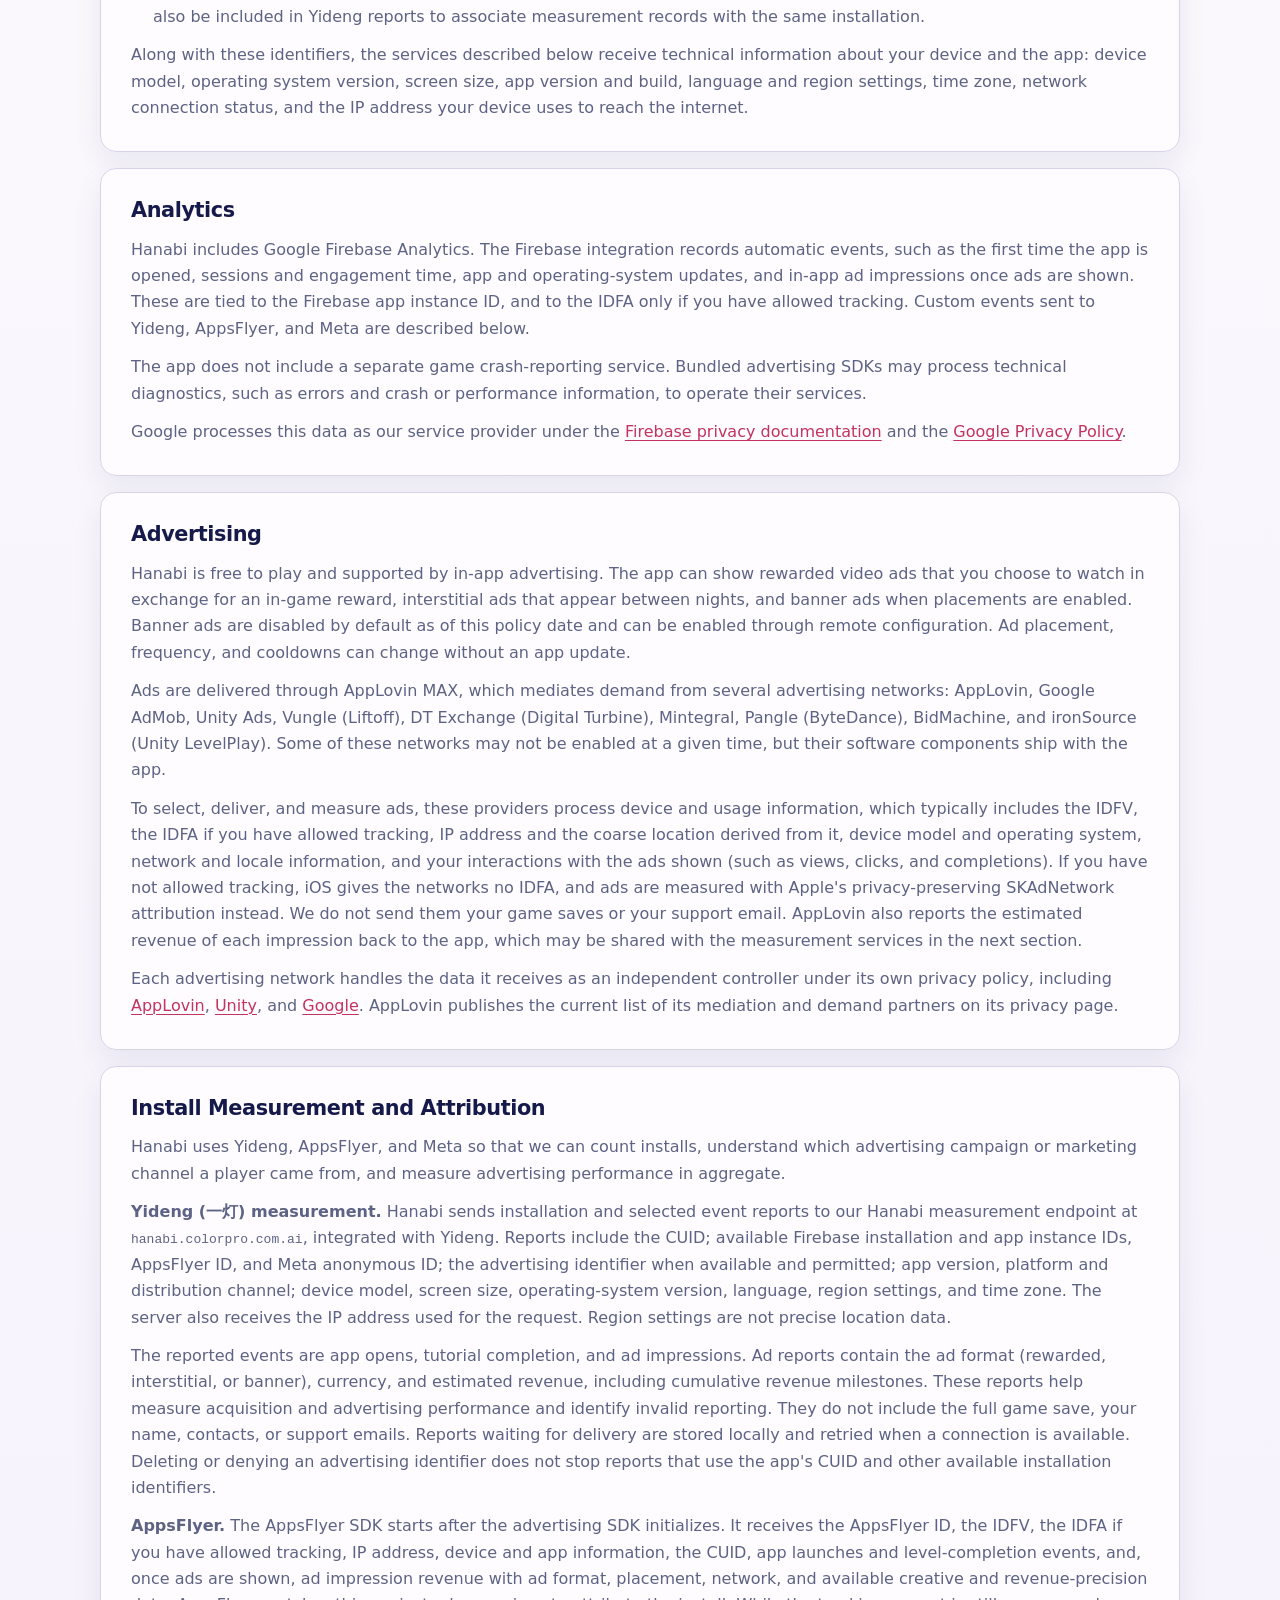
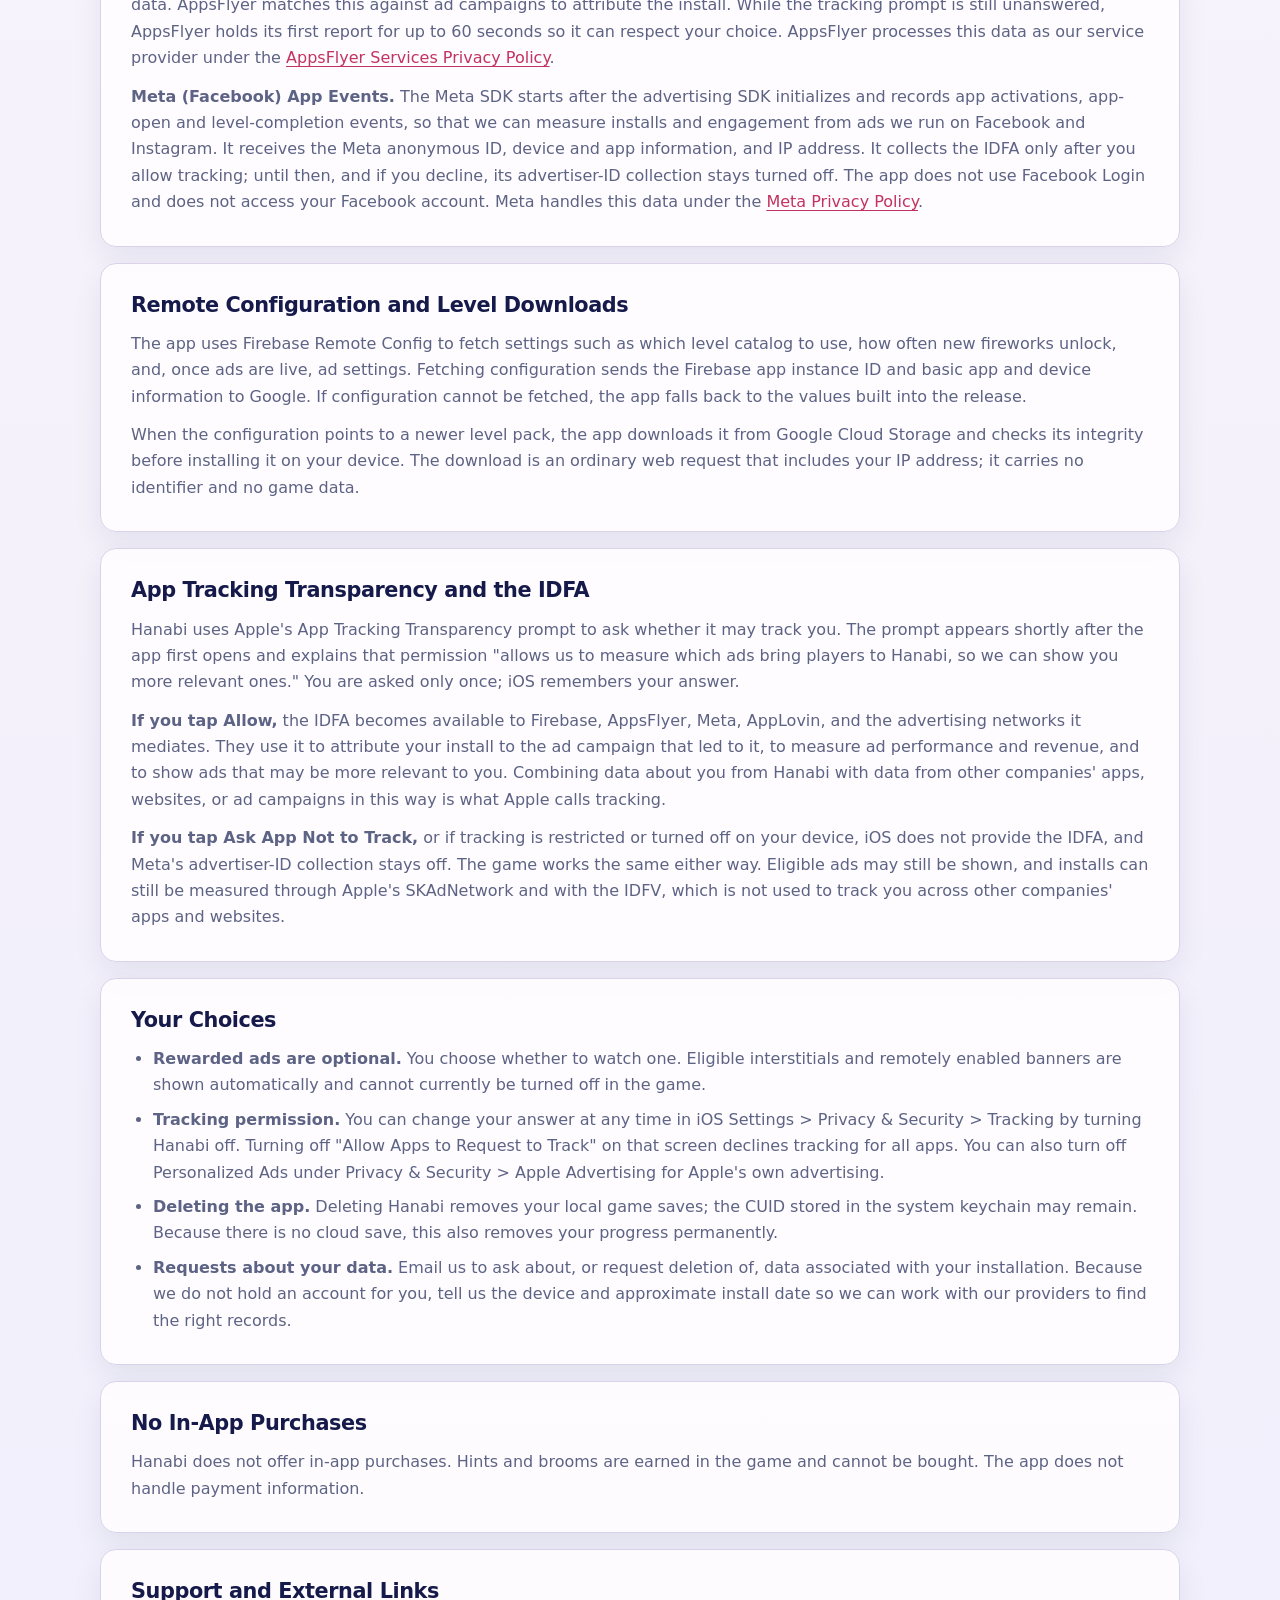
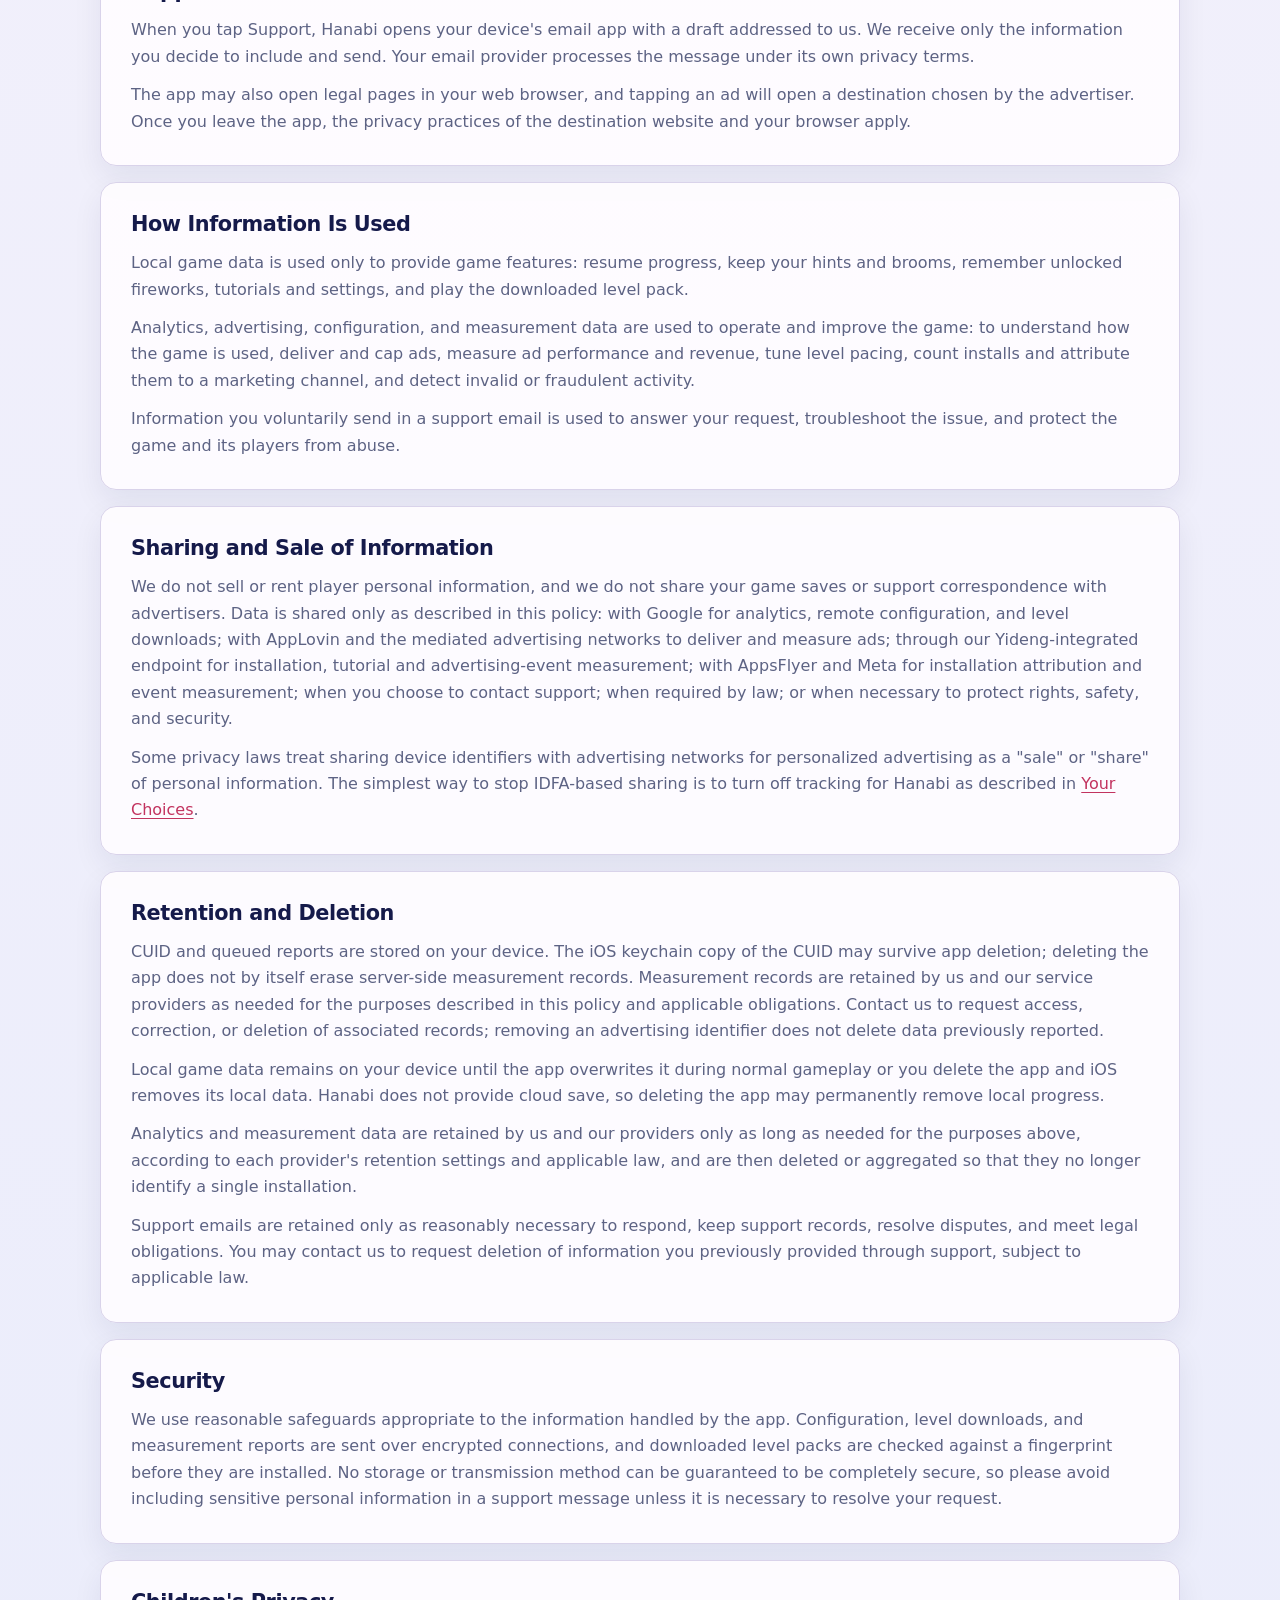
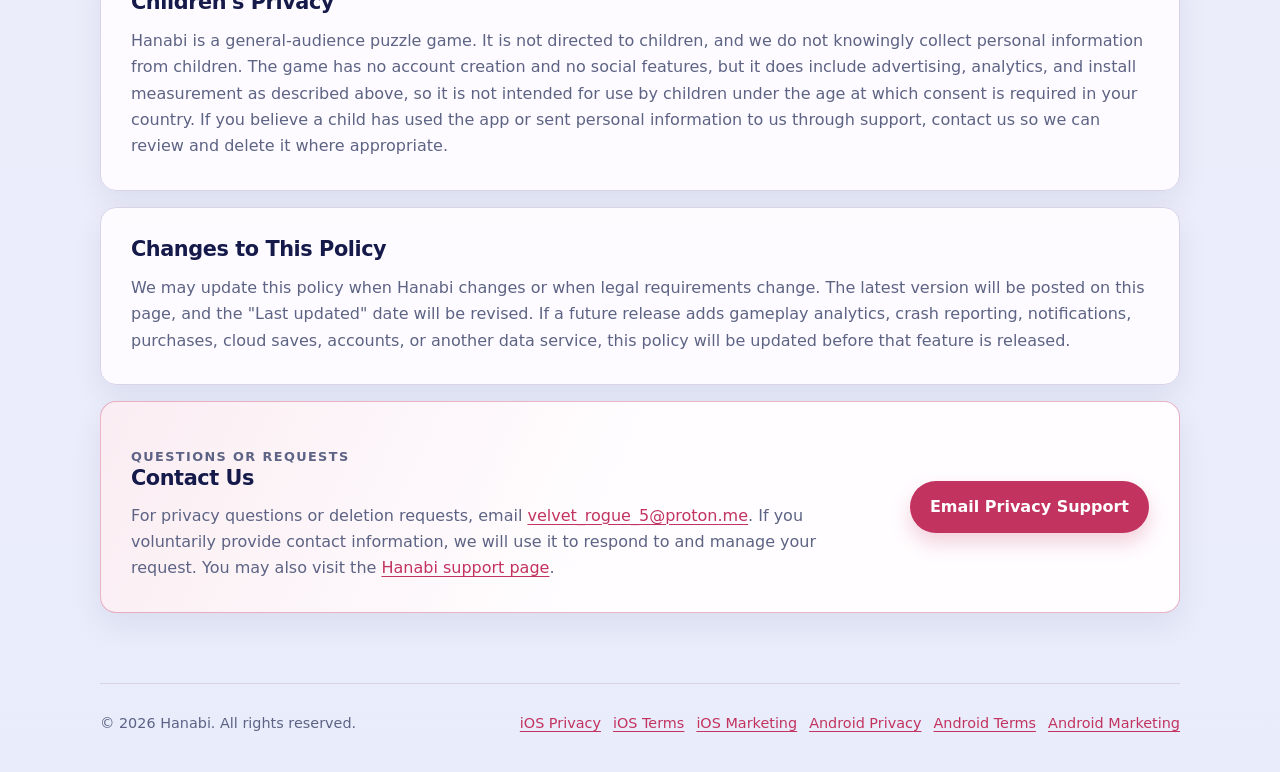
==== commit d56012d6: "docs(privacy): disclose Yideng CUID and attribution events for Hanabi 1.0.3" ====
--- a/privacy.html
+++ b/privacy.html
@@ -4,7 +4,7 @@
   <meta charset="utf-8">
   <meta name="viewport" content="width=device-width, initial-scale=1">
   <meta name="robots" content="index,follow">
-  <meta name="description" content="Privacy Policy for Hanabi: Light Up the Sky on iOS, covering on-device game saves, in-app advertising, Firebase analytics and remote configuration, install measurement with AppsFlyer and Meta, and App Tracking Transparency and the IDFA.">
+  <meta name="description" content="Privacy Policy for Hanabi: Light Up the Sky on iOS, covering on-device game saves, in-app advertising, Firebase analytics and remote configuration, install and event measurement with Yideng, AppsFlyer and Meta, and App Tracking Transparency and the IDFA.">
   <meta name="theme-color" content="#151a4a">
   <title>Privacy Policy (iOS) | Hanabi</title>
   <link rel="icon" href="assets/app-icon.png">
@@ -33,12 +33,13 @@
         <h1>Hanabi for iOS</h1>
         <p class="lead">
           This policy explains how Hanabi: Light Up the Sky ("Hanabi") handles information when you play. You do not
-          need an account, and your game progress is saved on your device. The app shows ads, uses Google Firebase for
-          analytics and remote configuration, and measures installs so we can understand how the game is found. On
+          need an account, and your game progress is saved on your device. The app includes advertising components, uses Google Firebase for
+          analytics and remote configuration, and reports installations and selected gameplay and advertising events
+          to Yideng, AppsFlyer, and Meta so we can understand how the game is found and used. On
           first launch, iOS asks whether Hanabi may track you; Apple's advertising identifier (IDFA) is used only if
           you tap Allow.
         </p>
-        <p class="updated">Last updated: September 22, 2026</p>
+        <p class="updated">Last updated: October 10, 2026</p>
         <div class="platform-switcher" aria-label="Choose a platform privacy policy">
           <span>Platform</span>
           <a href="privacy.html" aria-current="page">iOS</a>
@@ -92,10 +93,17 @@
           notice, and the level pack downloaded for your session.
         </p>
         <p>
-          Hanabi does not create its own player or device identifier. The services described below use identifiers
-          that iOS or their own SDKs provide:
+          Hanabi creates a random app-generated identifier (CUID) and also uses identifiers provided by the operating
+          system and the services described below. These identifiers do not require an account or contain your name:
         </p>
         <ul class="policy-list">
+          <li>
+            <strong>Hanabi CUID.</strong> A persistent identifier generated from a random value, used to associate
+            installation and event reports with the same app instance. It is also provided to AppsFlyer as a customer
+            user ID. It is not a hardware serial number or a login credential. On iOS it is stored in app preferences
+            and the system keychain; the keychain copy may remain after the app is deleted or reinstalled.
+          </li>
+
           <li>
             <strong>Identifier for Vendor (IDFV).</strong> An identifier iOS assigns to apps from the same developer on
             your device. It does not require tracking permission. The AppsFlyer and advertising SDKs may read it for
@@ -108,8 +116,8 @@
           </li>
           <li>
             <strong>Firebase, AppsFlyer, and Meta identifiers.</strong> Random identifiers created by the Google
-            Firebase, AppsFlyer, and Meta SDKs inside the app (an app instance ID, the AppsFlyer ID, and the Meta
-            anonymous ID). Each is used by its own service to recognize the same installation.
+            Firebase, AppsFlyer, and Meta SDKs inside the app (Firebase installation and app instance IDs, the AppsFlyer ID, and the Meta
+            anonymous ID). These can also be included in Yideng reports to associate measurement records with the same installation.
           </li>
         </ul>
         <p>
@@ -122,14 +130,14 @@
       <article class="policy-section">
         <h2>Analytics</h2>
         <p>
-          Hanabi includes Google Firebase Analytics. In the current version the app does not send its own gameplay
-          events; Firebase records the events it collects automatically, such as the first time the app is opened,
+          Hanabi includes Google Firebase Analytics. The Firebase integration records automatic events, such as the first time the app is opened,
           sessions and engagement time, app and operating-system updates, and in-app ad impressions once ads are
           shown. These are tied to the Firebase app instance ID, and to the IDFA only if you have allowed tracking.
-          If a future version adds gameplay events, this policy will be updated first.
-        </p>
-        <p>
-          The app does not currently include a crash-reporting service.
+          Custom events sent to Yideng, AppsFlyer, and Meta are described below.
+        </p>
+        <p>
+          The app does not include a separate game crash-reporting service. Bundled advertising SDKs may process
+          technical diagnostics, such as errors and crash or performance information, to operate their services.
         </p>
         <p>
           Google processes this data as our service provider under the
@@ -143,13 +151,14 @@
         <p>
           Hanabi is free to play and supported by in-app advertising. The app can show rewarded video ads that you
           choose to watch in exchange for an in-game reward, interstitial ads that appear between nights, and banner
-          ads. Ad placement, frequency, and cooldowns may be controlled by remote configuration and can change without
+          ads when placements are enabled. Banner ads are disabled by default as of this policy date and can be
+          enabled through remote configuration. Ad placement, frequency, and cooldowns can change without
           an app update.
         </p>
         <p>
           Ads are delivered through AppLovin MAX, which mediates demand from several advertising networks: AppLovin,
           Google AdMob, Unity Ads, Vungle (Liftoff), DT Exchange (Digital Turbine), Mintegral, Pangle (ByteDance),
-          BidMachine, and Bigo Ads. Some of these networks may not be enabled at a given time, but their software
+          BidMachine, and ironSource (Unity LevelPlay). Some of these networks may not be enabled at a given time, but their software
           components ship with the app.
         </p>
         <p>
@@ -164,7 +173,7 @@
         <p>
           Each advertising network handles the data it receives as an independent controller under its own privacy
           policy, including
-          <a href="https://www.applovin.com/privacy/" rel="noopener noreferrer">AppLovin</a>,
+          <a href="https://legal.applovin.com/privacy/" rel="noopener noreferrer">AppLovin</a>,
           <a href="https://unity.com/legal/game-player-and-app-user-privacy-policy" rel="noopener noreferrer">Unity</a>, and
           <a href="https://policies.google.com/technologies/ads" rel="noopener noreferrer">Google</a>.
           AppLovin publishes the current list of its mediation and demand partners on its privacy page.
@@ -174,20 +183,38 @@
       <article class="policy-section">
         <h2>Install Measurement and Attribution</h2>
         <p>
-          Hanabi uses two measurement services so that we can count installs, understand which advertising campaign
+          Hanabi uses Yideng, AppsFlyer, and Meta so that we can count installs, understand which advertising campaign
           or marketing channel a player came from, and measure advertising performance in aggregate.
         </p>
         <p>
-          <strong>AppsFlyer.</strong> The AppsFlyer SDK starts when the app launches. It receives the AppsFlyer ID, the
-          IDFV, the IDFA if you have allowed tracking, IP address, device and app information, app launches, and, once
-          ads are shown, ad impression revenue. AppsFlyer matches this against ad campaigns to attribute the install.
+          <strong>Yideng (一灯) measurement.</strong> Hanabi sends installation and selected event reports to our
+          Hanabi measurement endpoint at <code>hanabi.colorpro.com.ai</code>, integrated with Yideng. Reports include
+          the CUID; available Firebase installation and app instance IDs, AppsFlyer ID, and Meta anonymous ID;
+          the advertising identifier when available and permitted; app version, platform and distribution channel;
+          device model, screen size, operating-system version, language, region settings, and time zone. The server
+          also receives the IP address used for the request. Region settings are not precise location data.
+        </p>
+        <p>
+          The reported events are app opens, tutorial completion, and ad impressions. Ad reports contain the ad format
+          (rewarded, interstitial, or banner), currency, and estimated revenue, including cumulative revenue milestones.
+          These reports help measure acquisition and advertising performance and identify invalid reporting. They do
+          not include the full game save, your name, contacts, or support emails. Reports waiting for delivery are
+          stored locally and retried when a connection is available. Deleting or denying an advertising identifier
+          does not stop reports that use the app's CUID and other available installation identifiers.
+        </p>
+        <p>
+          <strong>AppsFlyer.</strong> The AppsFlyer SDK starts after the advertising SDK initializes. It receives the AppsFlyer ID, the
+          IDFV, the IDFA if you have allowed tracking, IP address, device and app information, the CUID, app launches and level-completion events, and, once
+          ads are shown, ad impression revenue with ad format, placement, network, and available creative and
+          revenue-precision data. AppsFlyer matches this against ad campaigns to attribute the install.
           While the tracking prompt is still unanswered, AppsFlyer holds its first report for up to 60 seconds so it
           can respect your choice. AppsFlyer processes this data as our service provider under the
           <a href="https://www.appsflyer.com/legal/services-privacy-policy/" rel="noopener noreferrer">AppsFlyer Services Privacy Policy</a>.
         </p>
         <p>
-          <strong>Meta (Facebook) App Events.</strong> The Meta SDK records app installs and activations, along with the
-          app events it logs automatically, so that we can measure installs from ads we run on Facebook and Instagram.
+          <strong>Meta (Facebook) App Events.</strong> The Meta SDK starts after the advertising SDK initializes and records
+          app activations, app-open and level-completion events, so that we can measure installs and engagement from
+          ads we run on Facebook and Instagram.
           It receives the Meta anonymous ID, device and app information, and IP address. It collects the IDFA only
           after you allow tracking; until then, and if you decline, its advertiser-ID collection stays turned off. The
           app does not use Facebook Login and does not access your Facebook account. Meta handles this data under the
@@ -227,7 +254,7 @@
         <p>
           <strong>If you tap Ask App Not to Track,</strong> or if tracking is restricted or turned off on your device,
           iOS does not provide the IDFA, and Meta's advertiser-ID collection stays off. The game works the same either
-          way. Ads are still shown, and installs are still measured in aggregate through Apple's SKAdNetwork and with
+          way. Eligible ads may still be shown, and installs can still be measured through Apple's SKAdNetwork and with
           the IDFV, which is not used to track you across other companies' apps and websites.
         </p>
       </article>
@@ -236,7 +263,7 @@
         <h2>Your Choices</h2>
         <ul class="policy-list">
           <li>
-            <strong>Rewarded ads are optional.</strong> You choose whether to watch one. Interstitial and banner ads are
+            <strong>Rewarded ads are optional.</strong> You choose whether to watch one. Eligible interstitials and remotely enabled banners are
             shown automatically and cannot currently be turned off in the game.
           </li>
           <li>
@@ -246,7 +273,8 @@
             &gt; Apple Advertising for Apple's own advertising.
           </li>
           <li>
-            <strong>Deleting the app.</strong> Deleting Hanabi removes your local game saves. Because there is no cloud
+            <strong>Deleting the app.</strong> Deleting Hanabi removes your local game saves; the CUID stored in the system keychain may remain.
+            Because there is no cloud
             save, this also removes your progress permanently.
           </li>
           <li>
@@ -302,7 +330,8 @@
           We do not sell or rent player personal information, and we do not share your game saves or support
           correspondence with advertisers. Data is shared only as described in this policy: with Google for analytics,
           remote configuration, and level downloads; with AppLovin and the mediated advertising networks to deliver and
-          measure ads; with AppsFlyer and Meta to count installs, attribute them to ad campaigns, and measure revenue;
+          measure ads; through our Yideng-integrated endpoint for installation, tutorial and advertising-event measurement;
+          with AppsFlyer and Meta for installation attribution and event measurement;
           when you choose to contact support; when required by law; or when necessary to protect rights, safety, and
           security.
         </p>
@@ -316,12 +345,20 @@
       <article class="policy-section">
         <h2>Retention and Deletion</h2>
         <p>
+          CUID and queued reports are stored on your device. The iOS keychain copy of the CUID may survive app
+          deletion; deleting the app does not by itself erase server-side measurement records.
+          Measurement records are retained by us and our service providers as needed for the purposes described in
+          this policy and applicable obligations. Contact us to request access, correction, or deletion of associated
+          records; removing an advertising identifier does not delete data previously reported.
+        </p>
+
+        <p>
           Local game data remains on your device until the app overwrites it during normal gameplay or you delete the
           app and iOS removes its local data. Hanabi does not provide cloud save, so deleting the app may permanently
           remove local progress.
         </p>
         <p>
-          Analytics and measurement data are retained by our providers only as long as needed for the purposes above,
+          Analytics and measurement data are retained by us and our providers only as long as needed for the purposes above,
           according to each provider's retention settings and applicable law, and are then deleted or aggregated so
           that they no longer identify a single installation.
         </p>
